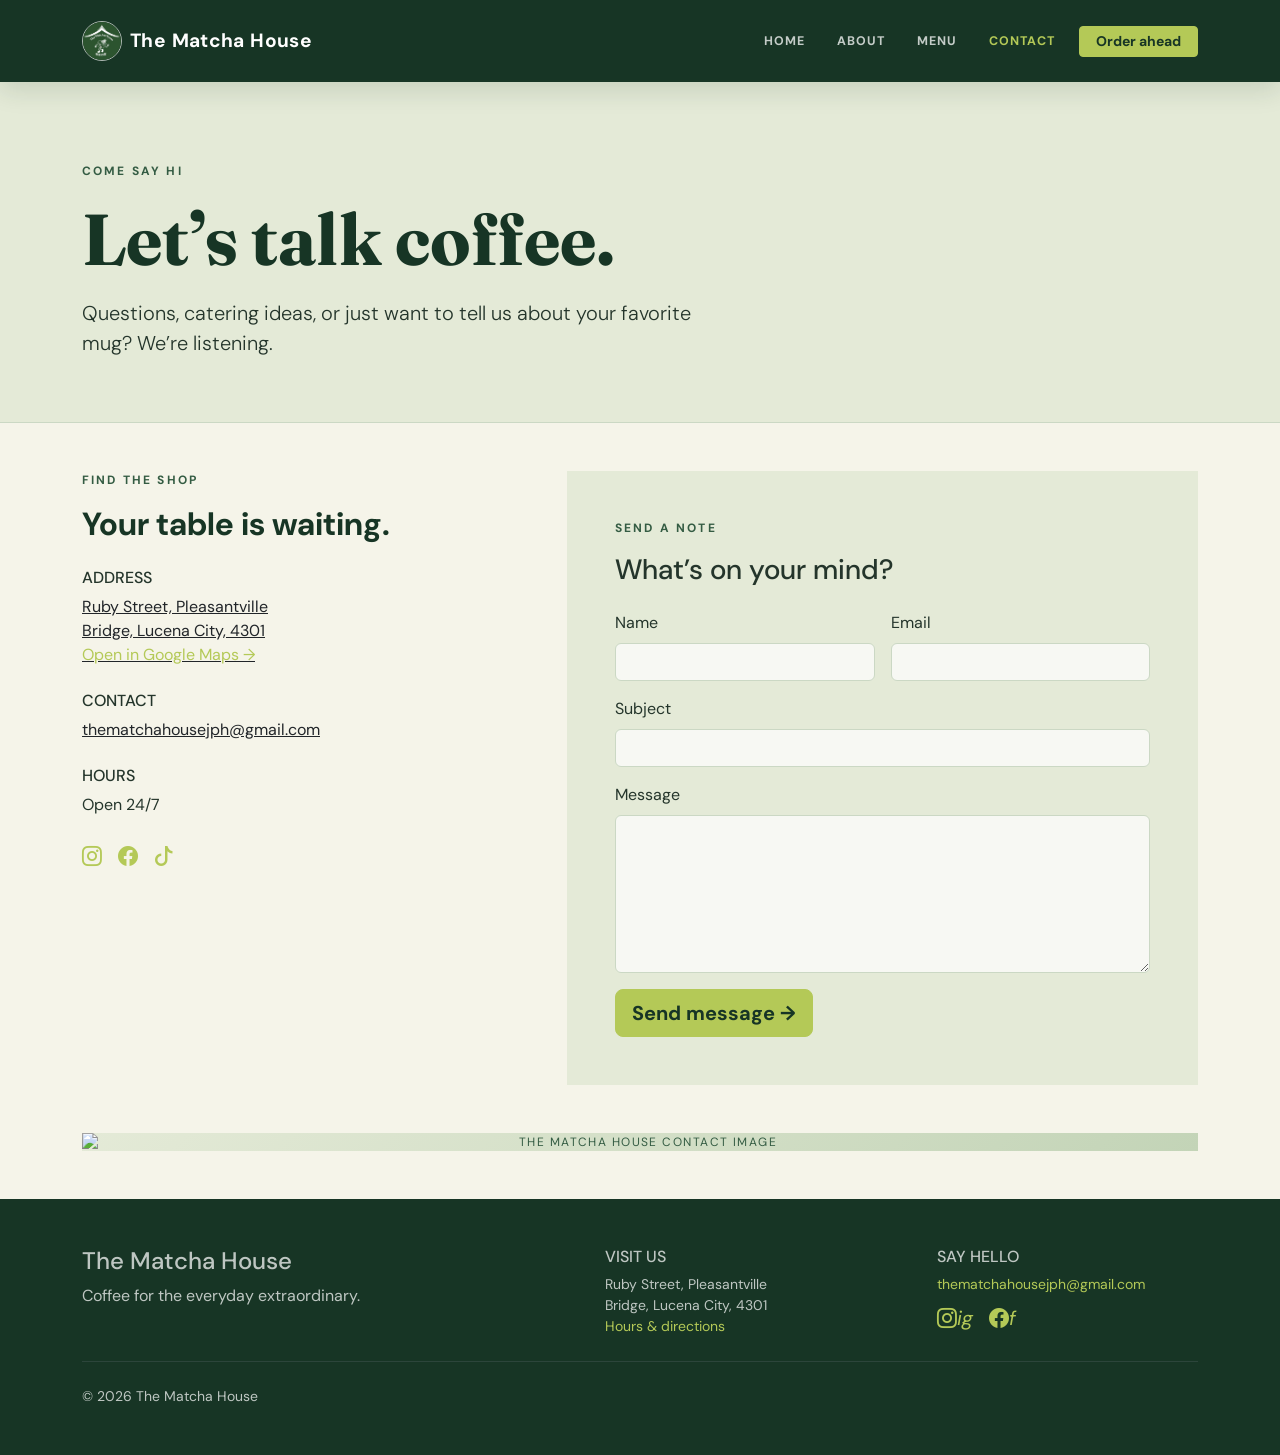
==== contact.html @ d655724b "Add files via upload" ====
<!DOCTYPE html>
<html lang="en">
<head>
    <meta charset="UTF-8"><meta name="viewport" content="width=device-width, initial-scale=1.0"><link href="https://cdn.jsdelivr.net/npm/bootstrap@5.3.8/dist/css/bootstrap.min.css" rel="stylesheet"><link rel="stylesheet" href="style.css"><link rel="stylesheet" href="https://cdn.jsdelivr.net/npm/bootstrap-icons@1.11.3/font/bootstrap-icons.min.css"><title>Contact | The Matcha House</title>
</head>
<body>
    <nav class="navbar navbar-expand-lg navbar-dark sticky-top" aria-label="Main navigation"><div class="container py-2"><a class="navbar-brand d-flex align-items-center gap-2" href="index.html"><img class="brand-mark" src="./logo.png" alt="The Matcha House logo"> The Matcha House</a><button class="navbar-toggler" type="button" data-bs-toggle="collapse" data-bs-target="#mainNav" aria-controls="mainNav" aria-expanded="false" aria-label="Toggle navigation"><span class="navbar-toggler-icon"></span></button><div class="collapse navbar-collapse" id="mainNav"><ul class="navbar-nav ms-auto align-items-lg-center gap-lg-3"><li class="nav-item"><a class="nav-link" href="index.html">Home</a></li><li class="nav-item"><a class="nav-link" href="about.html">About</a></li><li class="nav-item"><a class="nav-link" href="products.html">Menu</a></li><li class="nav-item"><a class="nav-link active" aria-current="page" href="contact.html">Contact</a></li><li class="nav-item"><a class="btn btn-primary btn-sm px-3" href="products.html">Order ahead</a></li></ul></div></div></nav>
    <header class="page-header"><div class="container"><p class="section-kicker">Come say hi</p><h1 class="mb-3">Let’s talk coffee.</h1><p class="lead col-lg-7 mb-0">Questions, catering ideas, or just want to tell us about your favorite mug? We’re listening.</p></div></header>
    <main>
        <section class="py-5"><div class="container"><div class="row g-5"><div class="col-lg-5"><p class="section-kicker">Find the shop</p><h2 class="mb-4">Your table is waiting.</h2><div class="mb-4"><h3 class="h6 text-uppercase">Address</h3><p><a class="text-dark" href="https://www.google.com/maps/search/?api=1&query=Ruby+Street+Pleasantville+Bridge+Lucena+City+4301">Ruby Street, Pleasantville<br>Bridge, Lucena City, 4301<br><span class="text-copper">Open in Google Maps &rarr;</span></a></p></div><div class="mb-4"><h3 class="h6 text-uppercase">Contact</h3><p class="mb-0"><a class="text-dark" href="mailto:thematchahousejph@gmail.com">thematchahousejph@gmail.com</a></p></div><div><h3 class="h6 text-uppercase">Hours</h3><p class="mb-0">Open 24/7</p></div><div class="d-flex gap-3 mt-4"><a class="social-link text-copper" href="https://www.instagram.com/thematchahouse.ph" aria-label="Instagram"><i class="bi bi-instagram" aria-hidden="true"></i></a><a class="social-link text-copper" href="https://www.facebook.com/profile.php?id=61575086252716" aria-label="Facebook"><i class="bi bi-facebook" aria-hidden="true"></i></a><a class="social-link text-copper" href="https://www.tiktok.com/@thematchahouse.ph" aria-label="TikTok"><i class="bi bi-tiktok" aria-hidden="true"></i></a></div></div>
        <div class="col-lg-7"><div class="p-4 p-lg-5 bg-latte"><p class="section-kicker">Send a note</p><h2 class="h3 mb-4">What’s on your mind?</h2><form action="#" method="post"><div class="row g-3"><div class="col-md-6"><label class="form-label" for="name">Name</label><input class="form-control" id="name" name="name" type="text" autocomplete="name" required></div><div class="col-md-6"><label class="form-label" for="email">Email</label><input class="form-control" id="email" name="email" type="email" autocomplete="email" required></div><div class="col-12"><label class="form-label" for="subject">Subject</label><input class="form-control" id="subject" name="subject" type="text" required></div><div class="col-12"><label class="form-label" for="message">Message</label><textarea class="form-control" id="message" name="message" rows="6" required></textarea></div><div class="col-12"><button class="btn btn-primary btn-lg" type="submit">Send message <span aria-hidden="true">&rarr;</span></button></div></div></form></div></div></div></div></section>
        <section class="pb-5"><div class="container"><img class="image-placeholder w-100 h-auto object-fit-contain p-0" src="./contact.jpg" alt="The Matcha House contact image"></div></section>
    </main>
    <footer class="py-5"><div class="container"><div class="row g-4 justify-content-between"><div class="col-lg-5"><h2 class="h4">The Matcha House</h2><p class="mb-0">Coffee for the everyday extraordinary.</p></div><div class="col-sm-5 col-lg-3"><h3 class="h6 text-uppercase">Visit us</h3><p class="small mb-0">Ruby Street, Pleasantville<br>Bridge, Lucena City, 4301<br><a href="contact.html">Hours &amp; directions</a></p></div><div class="col-sm-5 col-lg-3"><h3 class="h6 text-uppercase">Say hello</h3><p class="small mb-2"><a href="mailto:thematchahousejph@gmail.com">thematchahousejph@gmail.com</a><br></p><div class="d-flex gap-3"><a class="social-link" href="https://www.instagram.com/thematchahouse.ph" aria-label="Instagram"><i class="bi bi-instagram" aria-hidden="true">ig</i></a><a class="social-link" href="https://www.facebook.com/profile.php?id=61575086252716" aria-label="Facebook"><i class="bi bi-facebook" aria-hidden="true">f</i></a></div></div></div><hr class="border-secondary my-4"><p class="small mb-0">&copy; 2026 The Matcha House</p></div></footer>
    <script src="https://cdn.jsdelivr.net/npm/bootstrap@5.3.8/dist/js/bootstrap.bundle.min.js"></script>
</body></html>
---- style.css ----
@import url('https://fonts.googleapis.com/css2?family=DM+Sans:wght@400;500;600;700&family=Fraunces:opsz,wght@9..144,600;9..144,700&display=swap');

:root {
    --matcha: #345c43;
    --matcha-dark: #173525;
    --cream: #f5f4e9;
    --latte: #e4ead7;
    --copper: #b4c957;
    --sage: #78956d;
    --ink: #24352b;
    --line: #cbd8c4;
}

html {
    scroll-behavior: smooth;
}

body {
    color: var(--ink);
    background: var(--cream);
    font-family: "DM Sans", sans-serif;
    overflow-x: hidden;
}

h1, h2, h3, h4, h5, h6, .navbar-brand, .nav-link, .btn, .badge, .form-label, .small-copy {
    font-family: "DM Sans", sans-serif;
}

h1, h2, h3, h4 {
    color: var(--matcha-dark);
    font-weight: 700;
}
.Tagline {
    color:white;
    
}
.navbar {
    background: var(--matcha-dark) !important;
    box-shadow: 0 8px 24px rgba(23, 53, 37, .14);
}

.navbar-brand {
    color: #fff !important;
    font-size: 1.2rem;
    letter-spacing: .02em;
    font-weight: 700;
}

.brand-mark {
    display: inline-grid;
    width: 2.5rem;
    height: 2.5rem;
    place-items: center;
    border: 1px solid rgba(255,255,255,.65);
    border-radius: 50%;
    color: var(--copper);
    font-size: .8rem;
    font-family: "Fraunces", serif;
}

.nav-link {
    color: rgba(255,255,255,.75) !important;
    font-size: .78rem;
    font-weight: 700;
    letter-spacing: .08em;
    text-transform: uppercase;
}

.nav-link:hover, .nav-link.active {
    color: var(--copper) !important;
}

.btn-primary {
    --bs-btn-bg: var(--copper);
    --bs-btn-border-color: var(--copper);
    --bs-btn-color: var(--matcha-dark);
    --bs-btn-hover-bg: #c7da6d;
    --bs-btn-hover-border-color: #c7da6d;
    --bs-btn-hover-color: var(--matcha-dark);
    font-weight: 700;
}

.btn-outline-light:hover {
    color: var(--matcha-dark);
}

.text-copper { color: var(--copper); }
.bg-coffee { background: var(--matcha); }
.bg-sage { background: var(--sage); }
.bg-latte { background: var(--latte); }

.hero {
    min-height: 600px;
    background-image: url("./HeroBanner.png ");
     background-repeat: no-repeat; 

    background-position: center;
    background-size: cover;
    margin: 0;
    position: relative;
}

.hero::before {
    position: absolute;
    inset: 0;
    background: linear-gradient(90deg, rgba(16, 39, 27, .78), rgba(16, 39, 27, .22));
    content: "";
}

.hero .container { position: relative; z-index: 1; }
.hero-content { max-width: 620px; }
.hero h1 { color: #fff; font-size: clamp(2.8rem, 7vw, 5.8rem); line-height: .98; }
.hero h3 { color: #fff; font-family: "Fraunces", serif; font-size: clamp(2.8rem, 7vw, 5.8rem); line-height: .98; }
.hero p { color: rgba(255,255,255,.84); font-size: 1.15rem; }

.section-kicker {
    color: var(--matcha);
    font-family: "DM Sans", sans-serif;
    font-size: .75rem;
    font-weight: 700;
    letter-spacing: .18em;
    text-transform: uppercase;
}

.image-placeholder {
    width: 100%;
    height: 360px;
    object-fit: cover;
    display: grid;
    place-items: center;
    padding: 1rem;
    background: linear-gradient(135deg, var(--latte), #c3d4b7);
    color: var(--matcha);
    font-family: "DM Sans", sans-serif;
    font-size: .75rem;
    letter-spacing: .12em;
    text-align: center;
    text-transform: uppercase;
}

.hero .image-placeholder { min-height: 320px; background: rgba(228,234,215,.18); color: #fff; border: 1px dashed rgba(255,255,255,.6); }
.card { border: 1px solid var(--line); border-radius: .75rem; overflow: hidden; background: rgba(255,255,255,.5); box-shadow: 0 12px 30px rgba(52, 92, 67, .08); }
.card-title { color: var(--matcha); }
.product-card .image-placeholder {
    aspect-ratio: 1 / 1;
    height: auto;
    min-height: 0;
    object-fit: contain;
    background: var(--latte);
}
.product-card .card-body {
    padding: 1.35rem;
}
.product-card .card-body > .d-flex:last-child {
    margin-top: auto;
    padding-top: .75rem;
}
.featured-carousel .product-card .image-placeholder {
    height: clamp(300px, 52vw, 600px);
    object-fit: contain;
    background: var(--latte);
}
.price { color: var(--matcha); font-family: "DM Sans", sans-serif; font-weight: 700; }
.featured-carousel { padding: 0 3.5rem; }
.featured-carousel .carousel-control-prev,
.featured-carousel .carousel-control-next { width: 2.5rem; height: 2.5rem; top: 50%; margin-top: -1.25rem; border-radius: 50%; background: var(--matcha); opacity: 1; }
.featured-carousel .carousel-control-prev { left: 0; }
.featured-carousel .carousel-control-next { right: 0; }
.featured-carousel .carousel-indicators { position: static; margin: 1.5rem 0 0; }
.featured-carousel .carousel-indicators [data-bs-target] { width: .6rem; height: .6rem; border: 0; border-radius: 50%; background: var(--matcha); }

.feature-icon {
    width: 3rem;
    height: 3rem;
    display: grid;
    place-items: center;
    border-radius: 50%;
    background: var(--latte);
    color: var(--matcha);
    font-size: 1.25rem;
}

.page-header { padding: 5rem 0 4rem; background: var(--latte); border-bottom: 1px solid var(--line); }
.page-header h1 { font-family: "Fraunces", serif; font-size: clamp(2.5rem, 6vw, 4.5rem); }
.timeline { border-left: 2px solid var(--copper); }
.timeline-item { position: relative; padding-left: 2rem; }
.timeline-item::before {
    position: absolute;
    top: .35rem;
    left: -.52rem;
    width: .9rem;
    height: .9rem;
    border: 3px solid var(--cream);
    border-radius: 50%;
    background: var(--copper);
    content: "";
}

.form-control, .form-control:focus { border-color: var(--line); box-shadow: none; background: rgba(255,255,255,.7); }
.form-control:focus { border-color: var(--copper); }
footer { background: var(--matcha-dark); color: rgba(255,255,255,.72); }
footer h2, footer h3 { color: #fff; }
footer a { color: var(--copper); text-decoration: none; }
footer a:hover { color: #fff; }
.social-link { font-size: 1.25rem; }

@media (max-width: 767.98px) {
    .container > .row { margin-right: 0; margin-left: 0; }
    .hero { min-height: 560px; }
    .hero .image-placeholder { min-height: 100px; margin-top: 2rem; }
    .featured-carousel { padding: 0 2.75rem; }
}
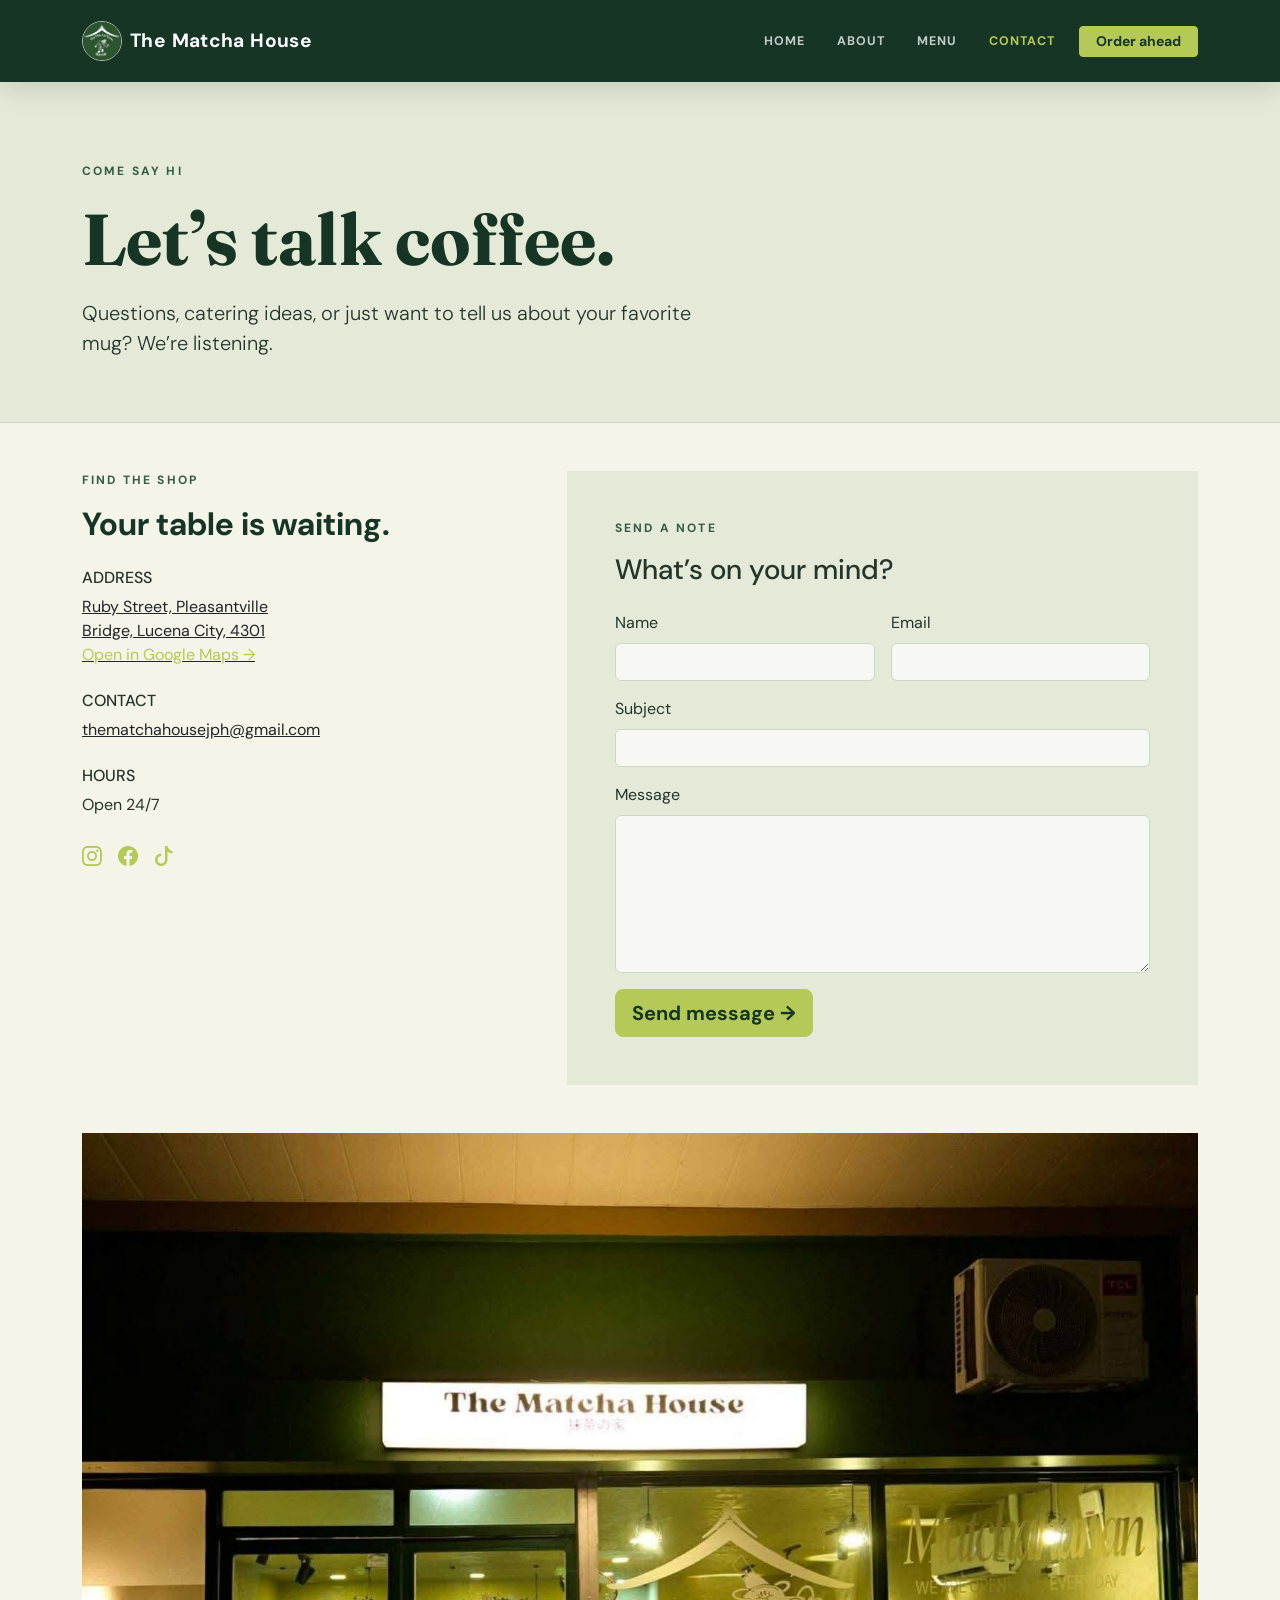
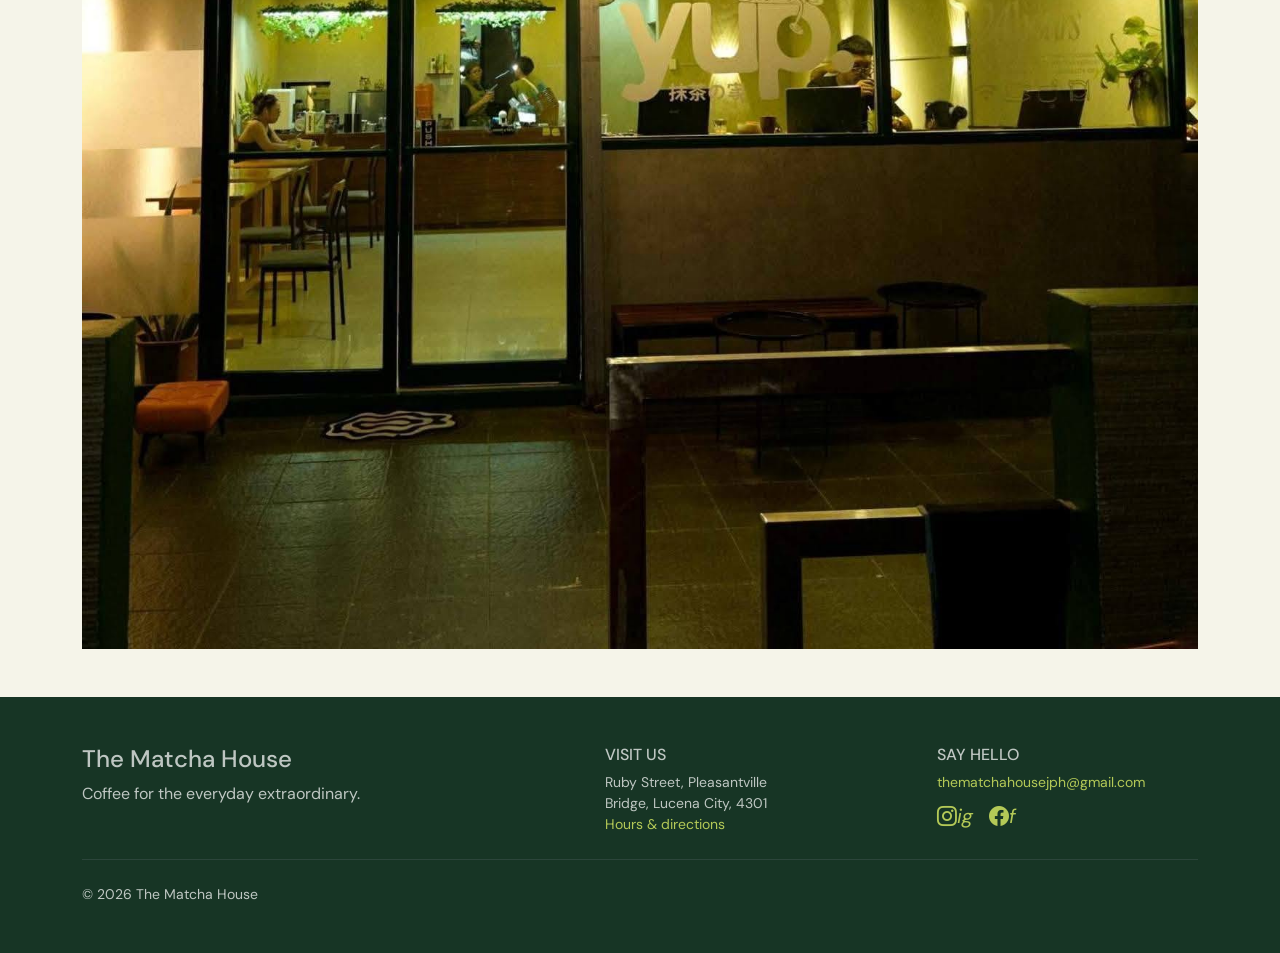
==== commit 751b061b: "Update contact.html" ====
--- a/contact.html
+++ b/contact.html
@@ -9,8 +9,8 @@
     <main>
         <section class="py-5"><div class="container"><div class="row g-5"><div class="col-lg-5"><p class="section-kicker">Find the shop</p><h2 class="mb-4">Your table is waiting.</h2><div class="mb-4"><h3 class="h6 text-uppercase">Address</h3><p><a class="text-dark" href="https://www.google.com/maps/search/?api=1&query=Ruby+Street+Pleasantville+Bridge+Lucena+City+4301">Ruby Street, Pleasantville<br>Bridge, Lucena City, 4301<br><span class="text-copper">Open in Google Maps &rarr;</span></a></p></div><div class="mb-4"><h3 class="h6 text-uppercase">Contact</h3><p class="mb-0"><a class="text-dark" href="mailto:thematchahousejph@gmail.com">thematchahousejph@gmail.com</a></p></div><div><h3 class="h6 text-uppercase">Hours</h3><p class="mb-0">Open 24/7</p></div><div class="d-flex gap-3 mt-4"><a class="social-link text-copper" href="https://www.instagram.com/thematchahouse.ph" aria-label="Instagram"><i class="bi bi-instagram" aria-hidden="true"></i></a><a class="social-link text-copper" href="https://www.facebook.com/profile.php?id=61575086252716" aria-label="Facebook"><i class="bi bi-facebook" aria-hidden="true"></i></a><a class="social-link text-copper" href="https://www.tiktok.com/@thematchahouse.ph" aria-label="TikTok"><i class="bi bi-tiktok" aria-hidden="true"></i></a></div></div>
         <div class="col-lg-7"><div class="p-4 p-lg-5 bg-latte"><p class="section-kicker">Send a note</p><h2 class="h3 mb-4">What’s on your mind?</h2><form action="#" method="post"><div class="row g-3"><div class="col-md-6"><label class="form-label" for="name">Name</label><input class="form-control" id="name" name="name" type="text" autocomplete="name" required></div><div class="col-md-6"><label class="form-label" for="email">Email</label><input class="form-control" id="email" name="email" type="email" autocomplete="email" required></div><div class="col-12"><label class="form-label" for="subject">Subject</label><input class="form-control" id="subject" name="subject" type="text" required></div><div class="col-12"><label class="form-label" for="message">Message</label><textarea class="form-control" id="message" name="message" rows="6" required></textarea></div><div class="col-12"><button class="btn btn-primary btn-lg" type="submit">Send message <span aria-hidden="true">&rarr;</span></button></div></div></form></div></div></div></div></section>
-        <section class="pb-5"><div class="container"><img class="image-placeholder w-100 h-auto object-fit-contain p-0" src="./contact.jpg" alt="The Matcha House contact image"></div></section>
+        <section class="pb-5"><div class="container"><img class="image-placeholder w-100 h-auto object-fit-contain p-0" src="Contact.jpg" alt="The Matcha House contact image"></div></section>
     </main>
     <footer class="py-5"><div class="container"><div class="row g-4 justify-content-between"><div class="col-lg-5"><h2 class="h4">The Matcha House</h2><p class="mb-0">Coffee for the everyday extraordinary.</p></div><div class="col-sm-5 col-lg-3"><h3 class="h6 text-uppercase">Visit us</h3><p class="small mb-0">Ruby Street, Pleasantville<br>Bridge, Lucena City, 4301<br><a href="contact.html">Hours &amp; directions</a></p></div><div class="col-sm-5 col-lg-3"><h3 class="h6 text-uppercase">Say hello</h3><p class="small mb-2"><a href="mailto:thematchahousejph@gmail.com">thematchahousejph@gmail.com</a><br></p><div class="d-flex gap-3"><a class="social-link" href="https://www.instagram.com/thematchahouse.ph" aria-label="Instagram"><i class="bi bi-instagram" aria-hidden="true">ig</i></a><a class="social-link" href="https://www.facebook.com/profile.php?id=61575086252716" aria-label="Facebook"><i class="bi bi-facebook" aria-hidden="true">f</i></a></div></div></div><hr class="border-secondary my-4"><p class="small mb-0">&copy; 2026 The Matcha House</p></div></footer>
     <script src="https://cdn.jsdelivr.net/npm/bootstrap@5.3.8/dist/js/bootstrap.bundle.min.js"></script>
-</body></html>+</body></html>
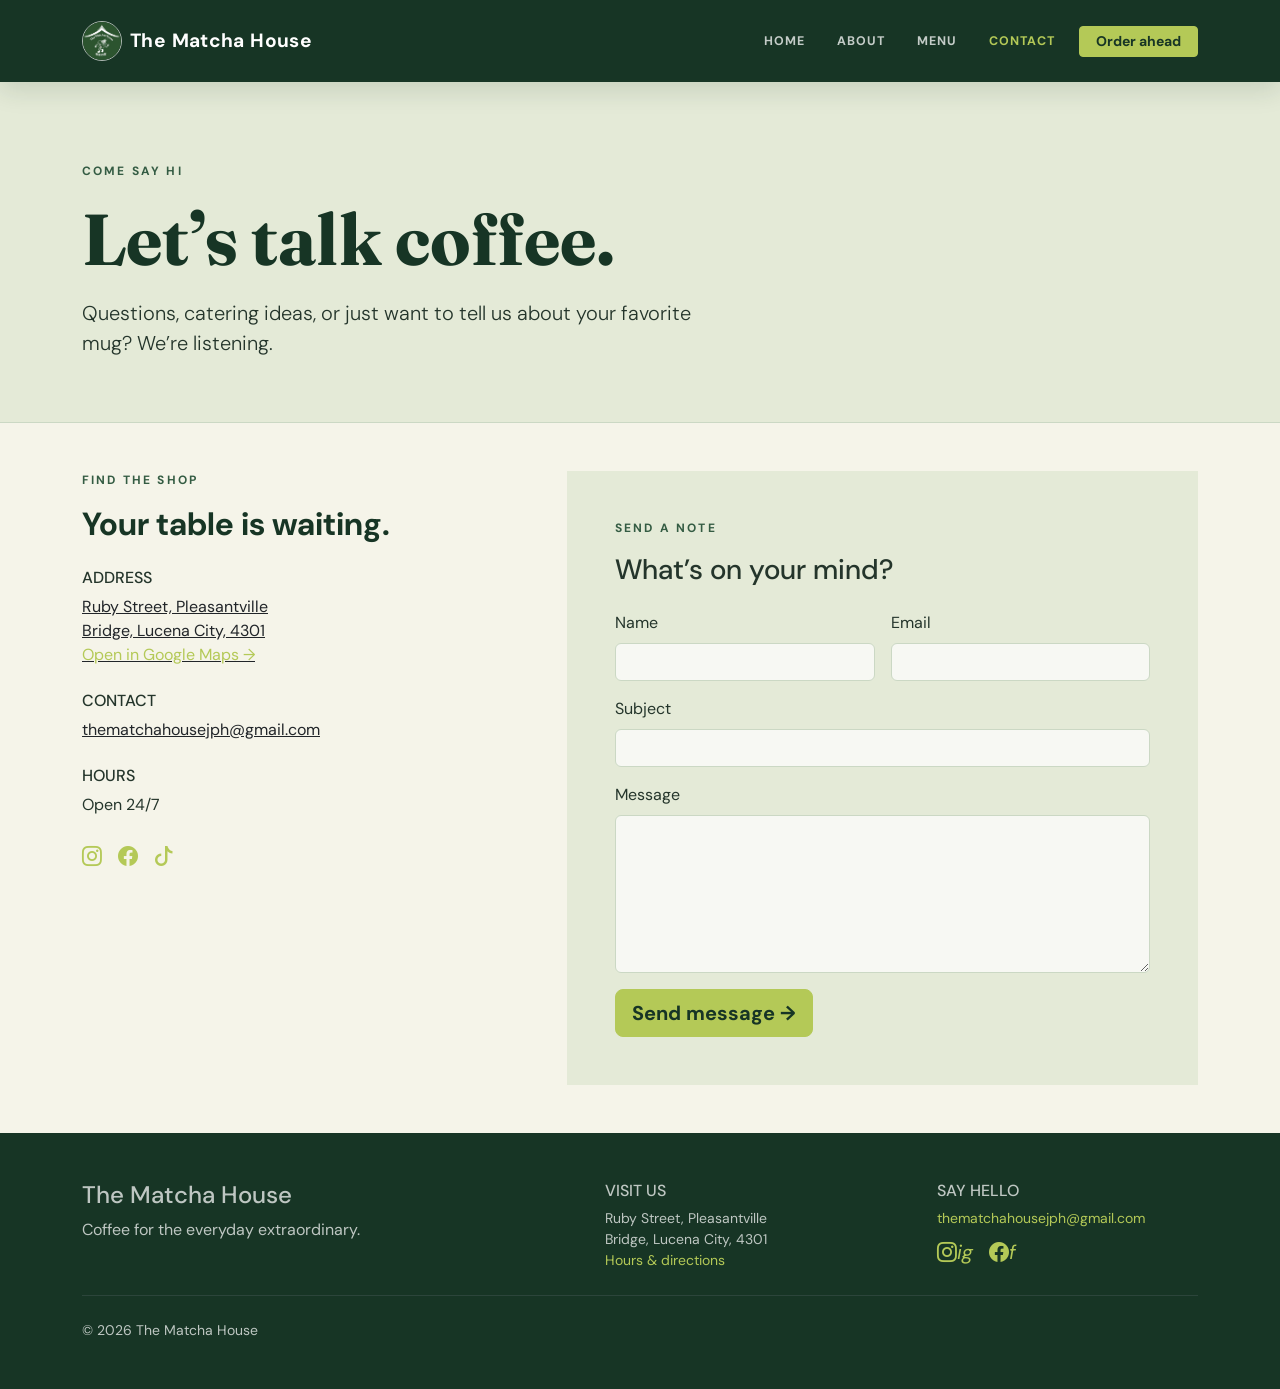
==== commit 933506a9: "Update contact.html" ====
--- a/contact.html
+++ b/contact.html
@@ -9,7 +9,7 @@
     <main>
         <section class="py-5"><div class="container"><div class="row g-5"><div class="col-lg-5"><p class="section-kicker">Find the shop</p><h2 class="mb-4">Your table is waiting.</h2><div class="mb-4"><h3 class="h6 text-uppercase">Address</h3><p><a class="text-dark" href="https://www.google.com/maps/search/?api=1&query=Ruby+Street+Pleasantville+Bridge+Lucena+City+4301">Ruby Street, Pleasantville<br>Bridge, Lucena City, 4301<br><span class="text-copper">Open in Google Maps &rarr;</span></a></p></div><div class="mb-4"><h3 class="h6 text-uppercase">Contact</h3><p class="mb-0"><a class="text-dark" href="mailto:thematchahousejph@gmail.com">thematchahousejph@gmail.com</a></p></div><div><h3 class="h6 text-uppercase">Hours</h3><p class="mb-0">Open 24/7</p></div><div class="d-flex gap-3 mt-4"><a class="social-link text-copper" href="https://www.instagram.com/thematchahouse.ph" aria-label="Instagram"><i class="bi bi-instagram" aria-hidden="true"></i></a><a class="social-link text-copper" href="https://www.facebook.com/profile.php?id=61575086252716" aria-label="Facebook"><i class="bi bi-facebook" aria-hidden="true"></i></a><a class="social-link text-copper" href="https://www.tiktok.com/@thematchahouse.ph" aria-label="TikTok"><i class="bi bi-tiktok" aria-hidden="true"></i></a></div></div>
         <div class="col-lg-7"><div class="p-4 p-lg-5 bg-latte"><p class="section-kicker">Send a note</p><h2 class="h3 mb-4">What’s on your mind?</h2><form action="#" method="post"><div class="row g-3"><div class="col-md-6"><label class="form-label" for="name">Name</label><input class="form-control" id="name" name="name" type="text" autocomplete="name" required></div><div class="col-md-6"><label class="form-label" for="email">Email</label><input class="form-control" id="email" name="email" type="email" autocomplete="email" required></div><div class="col-12"><label class="form-label" for="subject">Subject</label><input class="form-control" id="subject" name="subject" type="text" required></div><div class="col-12"><label class="form-label" for="message">Message</label><textarea class="form-control" id="message" name="message" rows="6" required></textarea></div><div class="col-12"><button class="btn btn-primary btn-lg" type="submit">Send message <span aria-hidden="true">&rarr;</span></button></div></div></form></div></div></div></div></section>
-        <section class="pb-5"><div class="container"><img class="image-placeholder w-100 h-auto object-fit-contain p-0" src="Contact.jpg" alt="The Matcha House contact image"></div></section>
+       
     </main>
     <footer class="py-5"><div class="container"><div class="row g-4 justify-content-between"><div class="col-lg-5"><h2 class="h4">The Matcha House</h2><p class="mb-0">Coffee for the everyday extraordinary.</p></div><div class="col-sm-5 col-lg-3"><h3 class="h6 text-uppercase">Visit us</h3><p class="small mb-0">Ruby Street, Pleasantville<br>Bridge, Lucena City, 4301<br><a href="contact.html">Hours &amp; directions</a></p></div><div class="col-sm-5 col-lg-3"><h3 class="h6 text-uppercase">Say hello</h3><p class="small mb-2"><a href="mailto:thematchahousejph@gmail.com">thematchahousejph@gmail.com</a><br></p><div class="d-flex gap-3"><a class="social-link" href="https://www.instagram.com/thematchahouse.ph" aria-label="Instagram"><i class="bi bi-instagram" aria-hidden="true">ig</i></a><a class="social-link" href="https://www.facebook.com/profile.php?id=61575086252716" aria-label="Facebook"><i class="bi bi-facebook" aria-hidden="true">f</i></a></div></div></div><hr class="border-secondary my-4"><p class="small mb-0">&copy; 2026 The Matcha House</p></div></footer>
     <script src="https://cdn.jsdelivr.net/npm/bootstrap@5.3.8/dist/js/bootstrap.bundle.min.js"></script>
